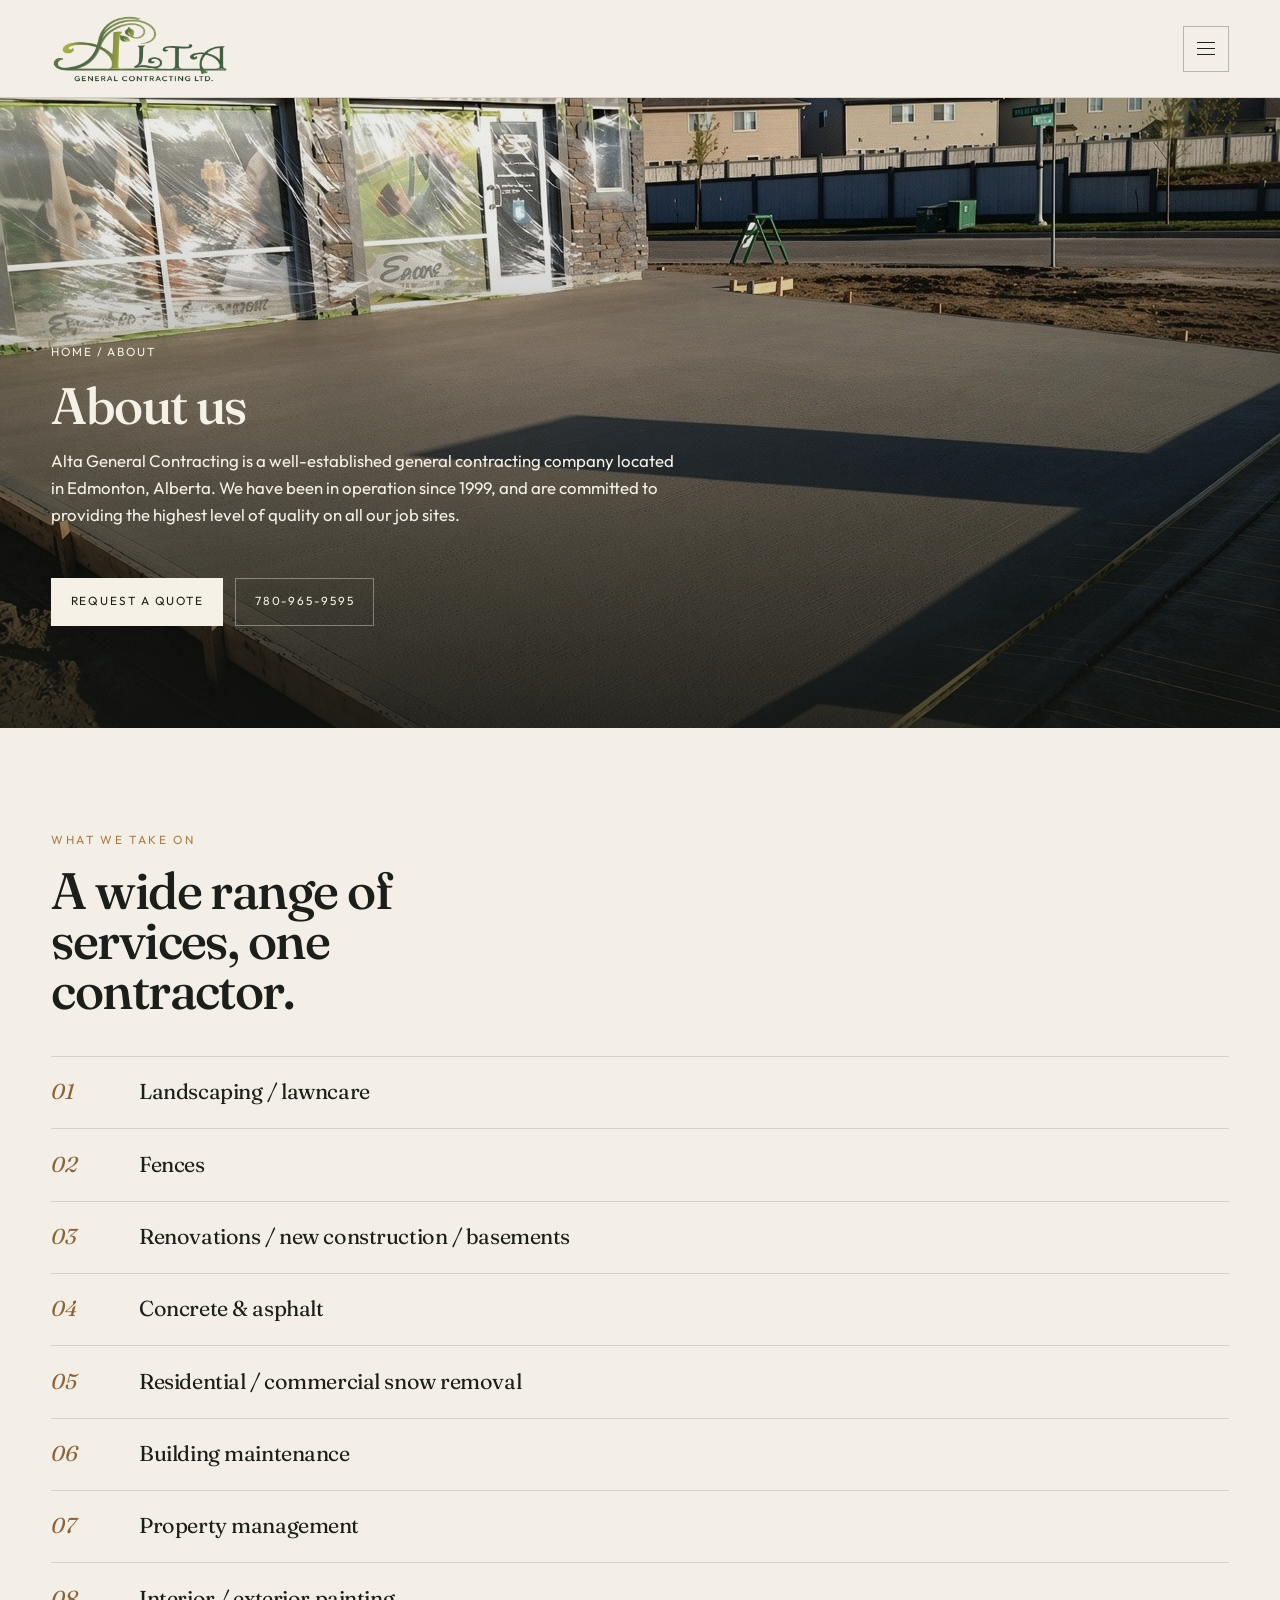
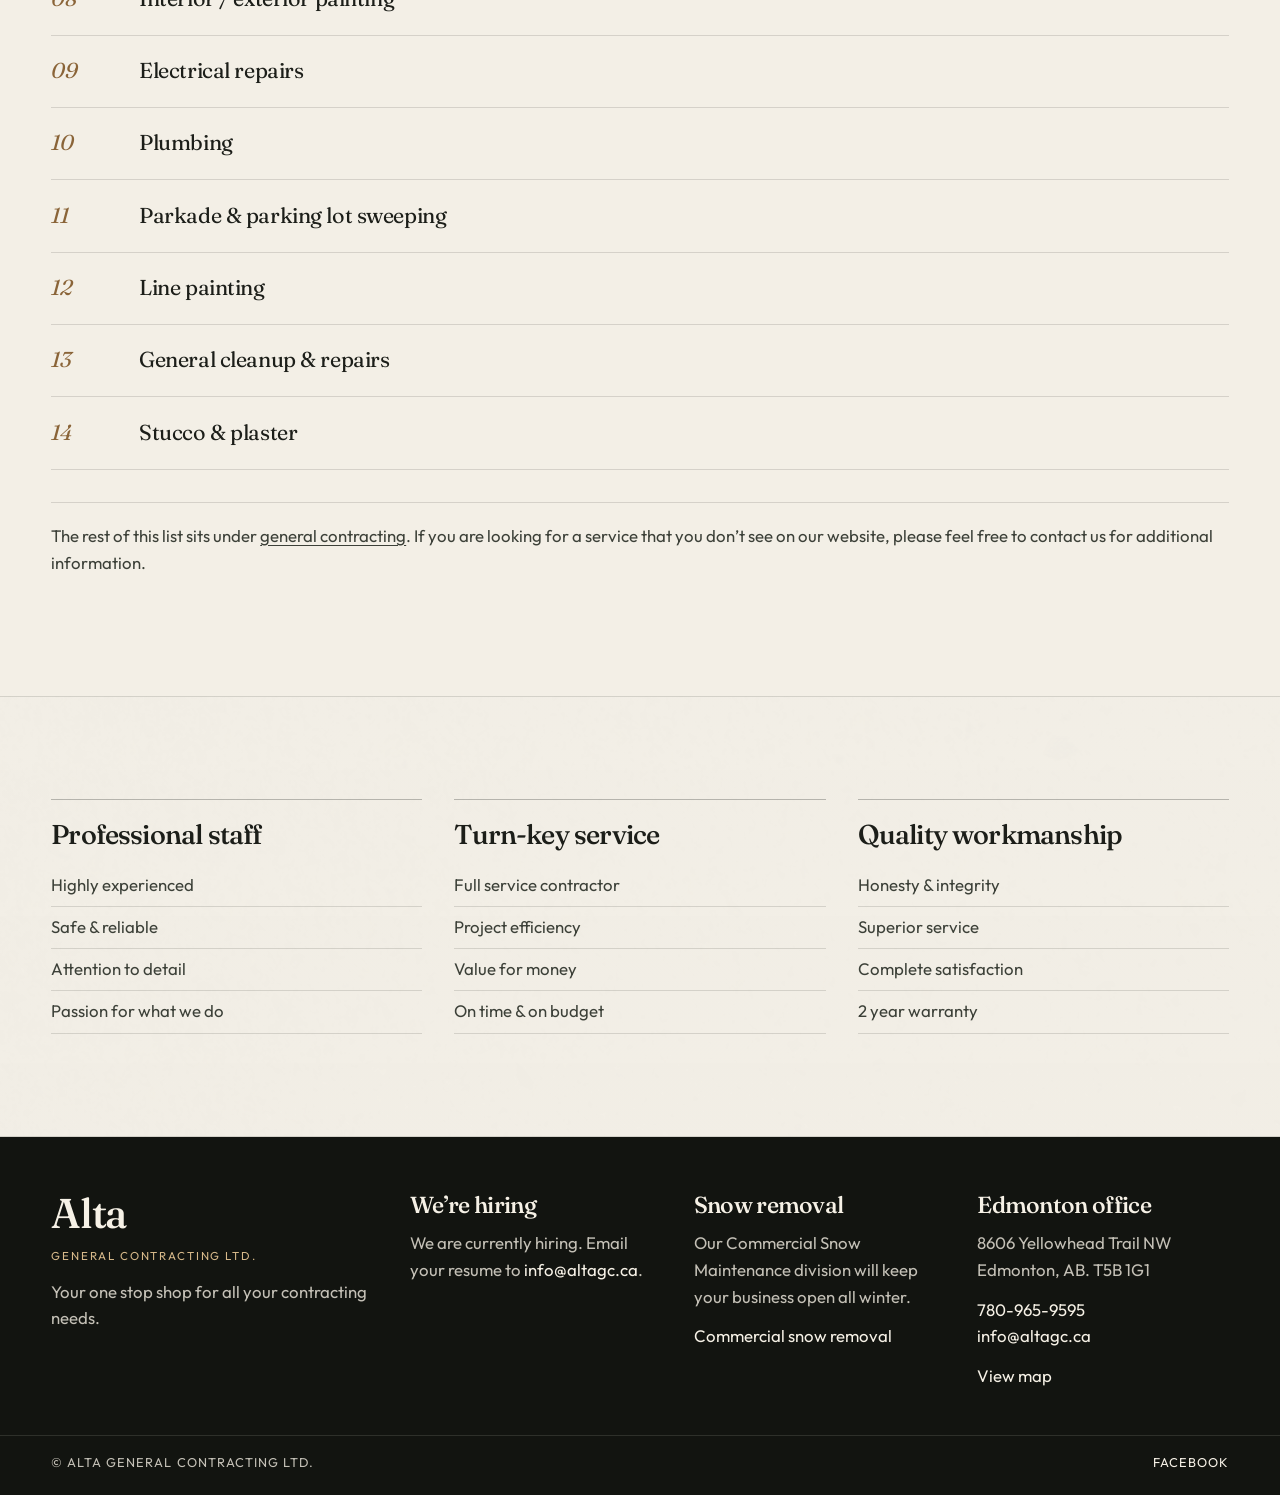
==== about.html @ 1a61b194 "Save the redesigned site as a version to return to. Co-authored-by: Cursor <cursoragent@cursor.com>" ====
<!DOCTYPE html>
<html lang="en-CA">
<head>
  <meta charset="utf-8">
  <meta name="viewport" content="width=device-width, initial-scale=1">
  <title>About Us | Alta General Contracting Ltd.</title>
  <meta name="description" content="Alta General Contracting has operated in Edmonton since 1999, with landscaping, snow removal, renovations, concrete, maintenance, and the trades under one contractor.">
  <link rel="icon" href="images/logo.png">
  <link rel="preconnect" href="https://fonts.googleapis.com">
  <link rel="preconnect" href="https://fonts.gstatic.com" crossorigin>
  <link href="https://fonts.googleapis.com/css2?family=Fraunces:ital,opsz,wght@0,9..144,460;0,9..144,520;1,9..144,460&family=Outfit:wght@300;400;500&display=swap" rel="stylesheet">
  <link rel="stylesheet" href="css/styles.css">
  <link rel="canonical" href="https://www.altagc.ca/about.html">
  <meta property="og:title" content="About Us | Alta General Contracting Ltd.">
  <meta property="og:description" content="Alta General Contracting has operated in Edmonton since 1999, with landscaping, snow removal, renovations, concrete, maintenance, and the trades under one contractor.">
  <meta property="og:url" content="https://www.altagc.ca/about.html">
  <meta property="og:type" content="website">
  <meta property="og:locale" content="en_CA">
  <meta property="og:image" content="https://www.altagc.ca/images/snow.jpg">
  <meta property="og:site_name" content="Alta General Contracting Ltd.">
  <script type="application/ld+json">
{
  "@context": "https://schema.org",
  "@graph": [
    {
      "@type": "GeneralContractor",
      "@id": "https://www.altagc.ca/#business",
      "name": "Alta General Contracting Ltd.",
      "url": "https://www.altagc.ca/",
      "image": "https://www.altagc.ca/images/logo.png",
      "logo": "https://www.altagc.ca/images/logo.png",
      "telephone": "+1-780-965-9595",
      "email": "info@altagc.ca",
      "foundingDate": "1999",
      "slogan": "Your one stop shop for all your contracting needs.",
      "description": "Edmonton general contractor established in 1999, for landscaping, concrete, commercial snow removal, and general contracting.",
      "address": {
        "@type": "PostalAddress",
        "streetAddress": "8606 Yellowhead Trail NW",
        "addressLocality": "Edmonton",
        "addressRegion": "AB",
        "postalCode": "T5B 1G1",
        "addressCountry": "CA"
      },
      "geo": {
        "@type": "GeoCoordinates",
        "latitude": 53.58176,
        "longitude": -113.47315
      },
      "areaServed": {
        "@type": "City",
        "name": "Edmonton"
      },
      "sameAs": [
        "https://www.facebook.com/Alta-General-Contracting-1732578796958495/"
      ],
      "hasOfferCatalog": {
        "@type": "OfferCatalog",
        "name": "Contracting services",
        "itemListElement": [
          {
            "@type": "Offer",
            "itemOffered": {
              "@type": "Service",
              "name": "Landscaping",
              "url": "https://www.altagc.ca/landscaping.html"
            }
          },
          {
            "@type": "Offer",
            "itemOffered": {
              "@type": "Service",
              "name": "Commercial snow removal",
              "url": "https://www.altagc.ca/snow.html"
            }
          },
          {
            "@type": "Offer",
            "itemOffered": {
              "@type": "Service",
              "name": "General contracting",
              "url": "https://www.altagc.ca/contracting.html"
            }
          }
        ]
      }
    },
    {
      "@type": "BreadcrumbList",
      "@id": "https://www.altagc.ca/about.html#breadcrumb",
      "itemListElement": [
        {
          "@type": "ListItem",
          "position": 1,
          "name": "Home",
          "item": "https://www.altagc.ca/"
        },
        {
          "@type": "ListItem",
          "position": 2,
          "name": "About",
          "item": "https://www.altagc.ca/about.html"
        }
      ]
    }
  ]
}
  </script>
</head>
<body>
  <a class="skip" href="#main">Skip to content</a>
  <header class="site-header">
    <div class="header-inner">
      <a class="brand" href="index.html"><img src="images/logo.png" alt="Alta General Contracting Ltd." width="1140" height="448"></a>
      <button class="nav-toggle" type="button" aria-expanded="false" aria-controls="site-nav">
        <span class="nav-toggle-lines" aria-hidden="true"></span>
        <span class="sr">Menu</span>
      </button>
      <nav id="site-nav" class="site-nav" aria-label="Primary">
        <a href="about.html" aria-current="page">About</a>
        <a href="landscaping.html">Landscaping</a>
        <a href="snow.html">Snow Removal</a>
        <a href="contracting.html">Contracting</a>
        <a href="gallery.html">Gallery</a>
        <a href="contact.html">Contact</a>
        <a class="nav-phone" href="tel:7809659595">780-965-9595</a>
        <a class="nav-quote" href="quote.html">Request a Quote</a>
      </nav>
    </div>
  </header>
  <main id="main">
    <section class="banner">
      <div class="banner-copy">
        <p class="crumbs"><a href="index.html">Home</a> / About</p>
        <h1>About us</h1>
        <p>Alta General Contracting is a well-established general contracting company located in Edmonton, Alberta. We have been in operation since 1999, and are committed to providing the highest level of quality on all our job sites.</p>
        <div class="banner-actions">
          <a class="btn dark" href="quote.html">Request a quote</a>
          <a class="btn ghost-dark" href="tel:7809659595">780-965-9595</a>
        </div>
      </div>
      <figure class="banner-photo">
        <img src="images/concrete-pad.jpg" alt="Freshly finished concrete pad beside a house under construction">
      </figure>
    </section>
    <section class="section">
      <p class="eyebrow">What we take on</p>
      <h2 class="display">A wide range of services, one contractor.</h2>
      <ol class="service-index">
        <li><span>01</span> <a href="landscaping.html">Landscaping / lawncare</a></li>
        <li><span>02</span> Fences</li>
        <li><span>03</span> Renovations / new construction / basements</li>
        <li><span>04</span> Concrete &amp; asphalt</li>
        <li><span>05</span> <a href="snow.html">Residential / commercial snow removal</a></li>
        <li><span>06</span> Building maintenance</li>
        <li><span>07</span> Property management</li>
        <li><span>08</span> Interior / exterior painting</li>
        <li><span>09</span> Electrical repairs</li>
        <li><span>10</span> Plumbing</li>
        <li><span>11</span> Parkade &amp; parking lot sweeping</li>
        <li><span>12</span> Line painting</li>
        <li><span>13</span> General cleanup &amp; repairs</li>
        <li><span>14</span> Stucco &amp; plaster</li>
      </ol>
      <p class="note">The rest of this list sits under <a href="contracting.html">general contracting</a>. If you are looking for a service that you don’t see on our website, please feel free to contact us for additional information.</p>
    </section>
    <section class="standard">
      <div class="section">
        <div class="pillars">
          <article class="pillar">
            <h3>Professional staff</h3>
            <ul>
              <li>Highly experienced</li>
              <li>Safe &amp; reliable</li>
              <li>Attention to detail</li>
              <li>Passion for what we do</li>
            </ul>
          </article>
          <article class="pillar">
            <h3>Turn-key service</h3>
            <ul>
              <li>Full service contractor</li>
              <li>Project efficiency</li>
              <li>Value for money</li>
              <li>On time &amp; on budget</li>
            </ul>
          </article>
          <article class="pillar">
            <h3>Quality workmanship</h3>
            <ul>
              <li>Honesty &amp; integrity</li>
              <li>Superior service</li>
              <li>Complete satisfaction</li>
              <li>2 year warranty</li>
            </ul>
          </article>
        </div>
      </div>
    </section>
  </main>
  <footer class="site-footer">
    <div class="footer-inner">
      <div class="footer-brand">
        <p class="footer-name">Alta</p>
        <p>General Contracting Ltd.</p>
        <p>Your one stop shop for all your contracting needs.</p>
      </div>
      <div>
        <h2>We’re hiring</h2>
        <p>We are currently hiring. Email your resume to <a href="mailto:info@altagc.ca">info@altagc.ca</a>.</p>
      </div>
      <div>
        <h2>Snow removal</h2>
        <p>Our Commercial Snow Maintenance division will keep your business open all winter.</p>
        <p><a href="snow.html">Commercial snow removal</a></p>
      </div>
      <div>
        <h2>Edmonton office</h2>
        <p>8606 Yellowhead Trail NW<br>Edmonton, AB. T5B 1G1</p>
        <p><a href="tel:7809659595">780-965-9595</a><br><a href="mailto:info@altagc.ca">info@altagc.ca</a></p>
        <p><a href="https://www.google.com/maps/place/8606+Yellowhead+Trail,+Edmonton,+AB+T5B+1G1/@53.58176,-113.47315,17z" rel="noopener">View map</a></p>
      </div>
    </div>
    <div class="subfooter">
      <span>© Alta General Contracting Ltd.</span>
      <a href="https://www.facebook.com/Alta-General-Contracting-1732578796958495/" rel="noopener">Facebook</a>
    </div>
  </footer>
  <script src="js/site.js"></script>
</body>
</html>
---- css/styles.css ----
:root {
  --ink: #1c1e19;
  --ink-soft: #3c4038;
  --muted: #6f6b62;
  --paper: #f3efe6;
  --paper-2: #e7e1d4;
  --white: #fbf9f4;
  --brass: #8a6438;
  --brass-bright: #a67c49;
  --line: rgba(28, 30, 25, 0.14);
  --line-strong: rgba(28, 30, 25, 0.28);
  --dark: #121410;
  --dark-2: #1c201b;
  --cream: #f6f1e6;
  --serif: "Fraunces", "Iowan Old Style", "Palatino Linotype", Palatino, serif;
  --sans: "Outfit", "Avenir Next", "Segoe UI", sans-serif;
  --pad: clamp(1.25rem, 4vw, 4.25rem);
  --max: 1180px;
  --header: 104px;
}

*,
*::before,
*::after {
  box-sizing: border-box;
}

[hidden] {
  display: none !important;
}

html {
  scroll-behavior: smooth;
}

body {
  margin: 0;
  background: var(--paper);
  color: var(--ink);
  font-family: var(--sans);
  font-weight: 400;
  font-size: 1.05rem;
  line-height: 1.6;
  text-rendering: optimizeLegibility;
}

img {
  max-width: 100%;
  display: block;
}

a {
  color: inherit;
  text-decoration-thickness: 1px;
  text-underline-offset: 0.18em;
}

a:hover {
  color: var(--brass);
}

button,
input,
select,
textarea {
  font: inherit;
  color: inherit;
}

::selection {
  background: #e6d3b4;
  color: var(--ink);
}

.skip {
  position: absolute;
  left: 1rem;
  top: -4rem;
  background: var(--ink);
  color: var(--cream);
  padding: 0.6rem 0.9rem;
  z-index: 20;
}

.skip:focus {
  top: 1rem;
}

.sr {
  position: absolute;
  width: 1px;
  height: 1px;
  padding: 0;
  margin: -1px;
  overflow: hidden;
  clip: rect(0, 0, 0, 0);
  border: 0;
}

.site-header {
  position: sticky;
  top: 0;
  z-index: 30;
  background: var(--paper);
  border-bottom: 1px solid var(--line);
}

.header-inner {
  max-width: 1440px;
  margin: 0 auto;
  padding: 0.85rem var(--pad);
  display: flex;
  align-items: center;
  gap: 1.5rem;
}

.brand {
  display: flex;
  align-items: center;
  flex: 0 0 auto;
  text-decoration: none;
}

.brand img {
  height: 70px;
  width: auto;
}

.site-nav {
  margin-left: auto;
  display: flex;
  align-items: center;
  gap: 0.9rem;
}

.site-nav a {
  text-decoration: none;
  font-size: 0.72rem;
  letter-spacing: 0.12em;
  text-transform: uppercase;
  color: var(--ink-soft);
  white-space: nowrap;
  background-image: linear-gradient(currentColor, currentColor);
  background-repeat: no-repeat;
  background-position: left bottom;
  background-size: 0 1px;
}

.site-nav a:hover,
.site-nav a[aria-current="page"] {
  color: var(--ink);
}

.site-nav a[aria-current="page"]:not(.nav-quote) {
  background-size: 100% 1px;
}

.nav-phone {
  letter-spacing: 0.08em !important;
  color: var(--ink) !important;
}

.nav-quote {
  background: var(--ink);
  color: var(--cream) !important;
  padding: 0.75rem 0.95rem;
  letter-spacing: 0.16em !important;
}

.nav-quote:hover {
  background: var(--brass);
  color: var(--cream) !important;
}

.nav-toggle {
  display: none;
  position: relative;
  z-index: 40;
  margin-left: auto;
  width: 46px;
  height: 46px;
  border: 1px solid var(--line-strong);
  background: var(--paper);
  align-items: center;
  justify-content: center;
  cursor: pointer;
}

.nav-toggle-lines,
.nav-toggle-lines::before,
.nav-toggle-lines::after {
  display: block;
  width: 18px;
  height: 1px;
  background: var(--ink);
  position: relative;
}

.nav-toggle-lines::before,
.nav-toggle-lines::after {
  content: "";
  position: absolute;
  left: 0;
}

.nav-toggle-lines::before {
  top: -6px;
}

.nav-toggle-lines::after {
  top: 6px;
}

.nav-toggle.is-open .nav-toggle-lines {
  background: transparent;
}

.nav-toggle.is-open .nav-toggle-lines::before {
  top: 0;
  transform: rotate(45deg);
}

.nav-toggle.is-open .nav-toggle-lines::after {
  top: 0;
  transform: rotate(-45deg);
}

.hero {
  position: relative;
  display: block;
  min-height: 78vh;
  background: var(--dark);
  color: var(--cream);
  overflow: hidden;
}

.hero-copy {
  position: relative;
  z-index: 1;
  display: flex;
  flex-direction: column;
  align-items: flex-start;
  justify-content: flex-end;
  width: min(1440px, 100%);
  min-height: 78vh;
  margin-right: auto;
  margin-left: auto;
  padding: clamp(3.5rem, 8vw, 6.5rem) var(--pad);
}

.eyebrow,
.kicker {
  margin: 0 0 1rem;
  font-size: 0.74rem;
  letter-spacing: 0.22em;
  text-transform: uppercase;
  color: var(--brass-bright);
}

.hero h1,
.banner h1,
.section-head h2,
.quote-intro h1,
.page-title,
.display {
  font-family: var(--serif);
  font-weight: 520;
  letter-spacing: -0.03em;
  line-height: 0.98;
  margin: 0;
}

.display {
  font-size: clamp(2.2rem, 4vw, 3.4rem);
  max-width: 16ch;
}

.hero h1 {
  max-width: 14em;
  color: var(--cream);
  font-size: clamp(2.5rem, 4.6vw, 4.15rem);
  line-height: 1.05;
}

.hero .lede {
  max-width: 36em;
  margin: 1rem 0 0;
  font-size: 1.15rem;
  font-weight: 300;
  color: rgba(246, 241, 230, 0.9);
}

.pull em {
  font-style: italic;
  font-weight: 460;
  color: #e7d3b0;
}

.hero-actions,
.banner-actions {
  display: flex;
  flex-wrap: wrap;
  gap: 0.75rem;
  margin-top: 2rem;
}

.btn {
  display: inline-flex;
  align-items: center;
  justify-content: center;
  min-height: 48px;
  padding: 0.85rem 1.15rem;
  background: var(--cream);
  color: var(--ink);
  text-decoration: none;
  border: 1px solid var(--cream);
  font-size: 0.74rem;
  letter-spacing: 0.16em;
  text-transform: uppercase;
  cursor: pointer;
}

.btn:hover {
  background: var(--brass-bright);
  border-color: var(--brass-bright);
  color: var(--dark);
}

.btn.dark {
  background: var(--ink);
  border-color: var(--ink);
  color: var(--cream);
}

.btn.dark:hover {
  background: var(--brass);
  border-color: var(--brass);
  color: var(--cream);
}

.btn.ghost {
  background: transparent;
  color: var(--cream);
  border-color: rgba(246, 241, 230, 0.35);
}

.btn.ghost:hover {
  border-color: var(--cream);
  color: var(--cream);
}

.btn.ghost-dark {
  background: transparent;
  color: var(--ink);
  border-color: var(--line-strong);
}

.btn.ghost-dark:hover {
  border-color: var(--ink);
  color: var(--ink);
}

.hero-photo {
  position: absolute;
  inset: 0;
  margin: 0;
  overflow: hidden;
  background: var(--dark-2);
}

.hero-photo::after,
.banner:not(.plain) .banner-photo::after {
  content: "";
  position: absolute;
  inset: 0;
  background: linear-gradient(180deg, rgba(18, 20, 16, 0.08) 20%, rgba(18, 20, 16, 0.78) 100%);
}


.hero-photo img,
.banner-photo img,
.frame img,
.gallery-grid img {
  width: 100%;
  height: 100%;
  object-fit: cover;
}

.hero-photo img {
  position: absolute;
  inset: 0;
  object-position: 30% center;
}

.photo-caption {
  position: absolute;
  left: 1rem;
  bottom: 1rem;
  margin: 0;
  padding: 0.45rem 0.65rem;
  background: rgba(18, 20, 16, 0.72);
  color: var(--cream);
  font-size: 0.72rem;
  letter-spacing: 0.14em;
  text-transform: uppercase;
}

.band,
.section,
.banner-copy,
.quote-intro,
.contact-copy {
  padding: clamp(3.5rem, 8vw, 6.5rem) var(--pad);
}

.section {
  max-width: 1440px;
  margin: 0 auto;
}

.intro-grid,
.quote-layout,
.contact-layout,
.split {
  display: grid;
  grid-template-columns: 1fr 1fr;
  gap: clamp(2rem, 5vw, 5rem);
  align-items: center;
}

.banner {
  align-items: stretch;
}

.intro-grid {
  max-width: 1440px;
  margin: 0 auto;
  padding: clamp(3.5rem, 8vw, 6.5rem) var(--pad);
}

.split p,
.prose p,
.banner-copy p,
.quote-intro p,
.contact-copy p {
  color: var(--ink-soft);
  max-width: 58ch;
}

h2,
h3 {
  font-family: var(--serif);
  font-weight: 520;
  letter-spacing: -0.03em;
  line-height: 1.05;
}

.intro-grid h2,
.section-head h2,
.quote-intro h1,
.contact-copy h1,
.banner h1 {
  font-size: clamp(2.4rem, 4vw, 4.1rem);
}

.frame {
  position: relative;
  min-height: 460px;
  background: var(--dark-2);
  overflow: hidden;
}

.frame img {
  position: absolute;
  inset: 0;
}

.work {
  border-top: 1px solid var(--line);
}

.work-row {
  display: grid;
  grid-template-columns: 5rem 1fr auto;
  gap: 1.5rem;
  align-items: end;
  padding: 1.8rem var(--pad);
  border-bottom: 1px solid var(--line);
  text-decoration: none;
  max-width: 1440px;
  margin: 0 auto;
}

.work-row:hover {
  background: rgba(255, 252, 247, 0.55);
}

.work-index,
.service-index span {
  font-family: var(--serif);
  font-style: italic;
  color: var(--brass);
  font-size: 1.35rem;
}

.work-row h3 {
  margin: 0 0 0.35rem;
  font-size: clamp(2rem, 3vw, 3rem);
}

.work-row p {
  margin: 0;
  color: var(--muted);
}

.work-go {
  font-size: 0.74rem;
  letter-spacing: 0.16em;
  text-transform: uppercase;
}

.standard {
  background:
    linear-gradient(rgba(243, 239, 230, 0.93), rgba(243, 239, 230, 0.94)),
    url("../images/aggregate.jpg") center / cover;
  border-top: 1px solid var(--line);
  border-bottom: 1px solid var(--line);
}

.pull {
  max-width: 18em;
  margin: 0;
  font-family: var(--serif);
  font-size: clamp(2rem, 3.4vw, 3.15rem);
  font-weight: 460;
  line-height: 1.15;
  letter-spacing: -0.03em;
}

.pillars {
  display: grid;
  grid-template-columns: repeat(3, 1fr);
  gap: 2rem;
}

.pillar {
  padding-top: 1.25rem;
  border-top: 1px solid var(--line-strong);
}

.pillar h3 {
  margin: 0 0 1rem;
  font-size: 1.7rem;
}

.pillar ul {
  margin: 0;
  padding: 0;
  list-style: none;
}

.pillar li {
  padding: 0.45rem 0;
  border-bottom: 1px solid var(--line);
  color: var(--ink-soft);
}

.reviews {
  background: var(--dark);
  color: var(--cream);
}

.reviews .section {
  padding-top: clamp(3.5rem, 8vw, 6.5rem);
  padding-bottom: clamp(3.5rem, 8vw, 6.5rem);
}

.reviews .eyebrow {
  color: #d7b98a;
}

.quote-list {
  display: grid;
  gap: 0;
  margin-top: 2.5rem;
}

.quote {
  padding: 2rem 0;
  border-top: 1px solid rgba(246, 241, 230, 0.14);
}

.quote blockquote {
  margin: 0;
  max-width: 46rem;
  font-family: var(--serif);
  font-weight: 460;
  font-size: clamp(1.45rem, 2.2vw, 1.85rem);
  line-height: 1.35;
  letter-spacing: -0.02em;
}

.quote footer {
  display: flex;
  gap: 1rem;
  margin-top: 1.1rem;
  font-size: 0.78rem;
  letter-spacing: 0.14em;
  text-transform: uppercase;
  color: rgba(246, 241, 230, 0.68);
}

.quote cite {
  font-style: normal;
  color: var(--cream);
}

.banner {
  position: relative;
  display: block;
  min-height: 70vh;
  background: var(--dark);
  color: var(--cream);
  overflow: hidden;
}

.banner .banner-copy {
  position: relative;
  z-index: 1;
  min-height: 70vh;
  justify-content: flex-end;
}

.banner .banner-copy p,
.banner h1,
.banner .crumbs,
.banner .crumbs a,
.banner .sectors {
  color: var(--cream);
}

.banner .btn.dark {
  background: var(--cream);
  border-color: var(--cream);
  color: var(--ink);
}

.banner .btn.ghost-dark {
  color: var(--cream);
  border-color: rgba(246, 241, 230, 0.4);
}

.banner.plain {
  display: block;
  min-height: 0;
  background: var(--paper);
  color: var(--ink);
  overflow: visible;
}

.banner.plain .banner-copy {
  min-height: 0;
  max-width: 1440px;
  background: none;
}

.banner.plain .banner-copy p,
.banner.plain h1,
.banner.plain .crumbs,
.banner.plain .sectors {
  color: inherit;
}

.banner.plain .crumbs a {
  color: var(--brass);
}

.banner.plain .btn.dark {
  background: var(--ink);
  border-color: var(--ink);
  color: var(--cream);
}

.banner.plain .btn.ghost-dark {
  color: var(--ink);
  border-color: var(--line-strong);
}

.banner-copy {
  display: flex;
  flex-direction: column;
  justify-content: flex-end;
  width: min(1440px, 100%);
  margin-right: auto;
  margin-left: auto;
}

.banner-copy .eyebrow a {
  color: var(--brass);
  text-decoration: none;
}

.banner-photo {
  position: absolute;
  inset: 0;
  margin: 0;
  min-height: 0;
  background: var(--dark-2);
  overflow: hidden;
}

.banner-photo img {
  position: absolute;
  inset: 0;
}

.crumbs {
  margin: 0 0 1.2rem;
  font-size: 0.74rem;
  letter-spacing: 0.16em;
  text-transform: uppercase;
  color: var(--muted);
}

.crumbs a {
  color: var(--brass);
  text-decoration: none;
}

.service-index {
  list-style: none;
  margin: 2.5rem 0 0;
  padding: 0;
  border-top: 1px solid var(--line);
}

.service-index a {
  color: inherit;
  text-decoration: none;
}

.service-index a:hover {
  color: var(--brass);
}

.faq-list {
  display: grid;
  gap: 1.4rem;
  max-width: 68ch;
  margin: 2rem 0 0;
}

.faq-list div {
  padding-top: 1.15rem;
  border-top: 1px solid var(--line);
}

.faq-list dt {
  font-family: var(--serif);
  font-size: clamp(1.35rem, 2vw, 1.8rem);
  letter-spacing: -0.02em;
}

.faq-list dd {
  margin: 0.45rem 0 0;
  color: var(--ink-soft);
}

.faq-list a {
  color: var(--brass);
}

.service-index li {
  display: grid;
  grid-template-columns: 4.5rem 1fr;
  gap: 1rem;
  align-items: baseline;
  padding: 1.15rem 0;
  border-bottom: 1px solid var(--line);
  font-size: 1.35rem;
  font-family: var(--serif);
  letter-spacing: -0.02em;
}

.sectors {
  display: flex;
  flex-wrap: wrap;
  gap: 0.8rem 1.4rem;
  margin: 2rem 0 0;
  padding: 0;
  list-style: none;
  font-size: 0.74rem;
  letter-spacing: 0.2em;
  text-transform: uppercase;
}

.sectors li {
  position: relative;
}

.sectors li + li::before {
  content: "";
  display: inline-block;
  width: 4px;
  height: 4px;
  margin-right: 1.4rem;
  border-radius: 50%;
  background: var(--brass);
  transform: translateY(-2px);
}

.note {
  margin-top: 2rem;
  padding-top: 1.25rem;
  border-top: 1px solid var(--line);
  color: var(--ink-soft);
}

.gallery-grid {
  display: grid;
  grid-template-columns: repeat(auto-fill, minmax(280px, 1fr));
  align-items: start;
  gap: 1rem;
  padding: 1rem var(--pad) 4rem;
  max-width: 1440px;
  margin: 0 auto;
}

.gallery-grid figure {
  margin: 0;
  position: relative;
  aspect-ratio: 4 / 3;
  background: var(--dark);
  cursor: zoom-in;
  overflow: hidden;
}

.gallery-grid img {
  position: absolute;
  inset: 0;
  width: 100%;
  height: 100%;
  object-fit: cover;
}

.gallery-grid figcaption {
  position: absolute;
  left: 0;
  right: 0;
  bottom: 0;
  margin: 0;
  padding: 1.3rem 1.1rem 1rem;
  background: linear-gradient(transparent, rgba(18, 20, 16, 0.82));
  color: var(--cream);
}

.gallery-grid strong {
  display: block;
  font-family: var(--serif);
  font-size: 1.45rem;
  font-weight: 520;
  letter-spacing: -0.02em;
}

.gallery-grid span {
  display: block;
  margin-top: 0.2rem;
  font-size: 0.75rem;
  letter-spacing: 0.14em;
  text-transform: uppercase;
  color: rgba(246, 241, 230, 0.75);
}

.lightbox {
  position: fixed;
  inset: 0;
  z-index: 50;
  background: rgba(12, 13, 11, 0.92);
  display: none;
  align-items: center;
  justify-content: center;
  padding: 4vh 4vw;
}

.lightbox.is-open {
  display: flex;
}

.lightbox img {
  max-width: min(1200px, 100%);
  max-height: 86vh;
  width: auto;
  height: auto;
  object-fit: contain;
}

.lightbox button {
  position: absolute;
  top: 1rem;
  right: 1rem;
  background: transparent;
  color: var(--cream);
  border: 1px solid rgba(246, 241, 230, 0.35);
  padding: 0.6rem 0.8rem;
  letter-spacing: 0.14em;
  text-transform: uppercase;
  font-size: 0.72rem;
  cursor: pointer;
}

.quote-layout,
.contact-layout {
  align-items: start;
  max-width: 1440px;
  margin: 0 auto;
  padding-bottom: clamp(3.5rem, 7vw, 6rem);
}

.contact-layout {
  align-items: stretch;
  padding: clamp(3.5rem, 8vw, 6.5rem) var(--pad) clamp(3.5rem, 7vw, 6rem);
}

.contact-layout .contact-copy {
  padding: 0;
}

form {
  display: grid;
  gap: 1.15rem;
  padding: clamp(1.5rem, 3vw, 2.4rem);
  background: var(--white);
  border: 1px solid var(--line);
}

.field {
  display: grid;
  gap: 0.4rem;
}

.field span,
.fieldset legend {
  font-size: 0.72rem;
  letter-spacing: 0.16em;
  text-transform: uppercase;
  color: var(--muted);
}

.field input,
.field select,
.field textarea {
  width: 100%;
  border: 0;
  border-bottom: 1px solid var(--line-strong);
  background: transparent;
  padding: 0.7rem 0;
  border-radius: 0;
  outline: none;
}

.field textarea {
  min-height: 140px;
  resize: vertical;
}

.field input:focus,
.field select:focus,
.field textarea:focus {
  border-bottom-color: var(--brass);
}

.choices {
  display: flex;
  flex-wrap: wrap;
  gap: 0.6rem 0.75rem;
  border: 0;
  margin: 0;
  padding: 0.2rem 0 0;
}

.choices legend {
  flex-basis: 100%;
  padding: 0;
  font-size: 0.72rem;
  font-weight: 400;
  letter-spacing: 0.16em;
  text-transform: uppercase;
  color: var(--muted);
}

.choices label {
  display: flex;
  gap: 0.45rem;
  align-items: center;
  padding: 0.55rem 0.7rem;
  border: 1px solid var(--line);
  cursor: pointer;
}

.choices input {
  accent-color: var(--brass);
}

.intent {
  display: grid;
  grid-template-columns: 1fr 1fr;
  gap: 0.65rem;
  margin: 0 0 0.4rem;
}

.intent-option {
  margin: 0;
  padding: 1rem 1rem 0.9rem;
  border: 1px solid var(--line-strong);
  background: transparent;
  text-align: left;
  cursor: pointer;
}

.intent-option span {
  display: block;
  font-family: var(--serif);
  font-size: 1.35rem;
  letter-spacing: -0.03em;
  line-height: 1.1;
}

.intent-option small {
  display: block;
  margin-top: 0.4rem;
  color: var(--muted);
  font-size: 0.92rem;
  line-height: 1.4;
}

.intent-option.is-selected {
  background: var(--ink);
  border-color: var(--ink);
  color: var(--cream);
}

.intent-option.is-selected small {
  color: rgba(246, 241, 230, 0.74);
}

.form-note {
  margin: 0;
  padding: 0.9rem 1rem;
  background: #efe6d4;
  color: var(--ink);
}

.map-frame {
  position: relative;
  height: 100%;
  min-height: 520px;
  background: var(--paper-2);
  border: 1px solid var(--line);
}

.map-frame iframe {
  position: absolute;
  inset: 0;
  width: 100%;
  height: 100%;
  border: 0;
  filter: grayscale(1) contrast(0.95);
}

.contact-list {
  list-style: none;
  margin: 2rem 0 0;
  padding: 0;
}

.contact-list li {
  padding: 1rem 0;
  border-top: 1px solid var(--line);
}

.contact-list a {
  text-decoration: none;
}

.contact-list strong {
  display: block;
  font-size: 0.72rem;
  letter-spacing: 0.16em;
  text-transform: uppercase;
  font-weight: 500;
  color: var(--muted);
  margin-bottom: 0.25rem;
}

.site-footer {
  background: var(--dark);
  color: rgba(246, 241, 230, 0.78);
}

.footer-inner {
  max-width: 1440px;
  margin: 0 auto;
  padding: 3.5rem var(--pad) 2rem;
  display: grid;
  grid-template-columns: 1.3fr 1fr 1fr 1fr;
  gap: 2rem;
}

.site-footer h2 {
  margin: 0 0 0.8rem;
  color: var(--cream);
  font-size: 1.45rem;
}

.site-footer p {
  margin: 0 0 0.8rem;
}

.site-footer a {
  color: var(--cream);
  text-decoration: none;
}

.site-footer a:hover {
  color: #e7d3b0;
}

.footer-name {
  margin: 0;
  font-family: var(--serif);
  font-size: 2.6rem;
  font-weight: 520;
  letter-spacing: -0.03em;
  color: var(--cream);
  line-height: 1;
}

.footer-brand p:nth-child(2) {
  margin-top: 0.35rem;
  letter-spacing: 0.16em;
  text-transform: uppercase;
  font-size: 0.72rem;
  color: #d7b98a;
}

.services {
  display: grid;
  grid-template-columns: repeat(3, 1fr);
  background: var(--dark);
  container-type: inline-size;
}

.services a {
  position: relative;
  display: flex;
  flex-direction: column;
  justify-content: flex-end;
  min-height: 32rem;
  padding: 2rem 1.6rem 1.7rem;
  overflow: hidden;
  background: var(--dark);
  color: var(--cream);
  text-decoration: none;
}

.services a:first-child {
  padding-left: max(var(--pad), calc((100cqi - 1440px) / 2 + var(--pad)));
}

.services a + a {
  box-shadow: inset 1px 0 0 rgba(246, 241, 230, 0.16);
}

.services img {
  position: absolute;
  inset: 0;
  width: 100%;
  height: 100%;
  object-fit: cover;
  filter: saturate(0.42) brightness(0.86);
}

.services a::after {
  content: "";
  position: absolute;
  inset: 0;
  background: linear-gradient(180deg, rgba(18, 20, 16, 0.05) 28%, rgba(18, 20, 16, 0.82) 100%);
}

.service-copy {
  position: relative;
  z-index: 1;
}

.services h2 {
  margin: 0 0 0.9rem;
  font-family: var(--serif);
  font-weight: 520;
  font-size: clamp(1.85rem, 2.5vw, 2.45rem);
  letter-spacing: -0.03em;
  line-height: 1.05;
  color: var(--cream);
}

.services ul {
  margin: 0;
  padding: 0;
  list-style: none;
}

.services li {
  padding: 0.42rem 0;
  border-top: 1px solid rgba(246, 241, 230, 0.22);
  color: rgba(246, 241, 230, 0.86);
}

.services a:hover h2,
.services a:focus-visible h2 {
  color: #e7d3b0;
}

.services a:focus-visible {
  outline: 2px solid var(--cream);
  outline-offset: -4px;
}

.quote-band {
  display: flex;
  flex-direction: column;
  align-items: center;
  gap: 1.6rem;
  padding: clamp(3rem, 6vw, 4.75rem) var(--pad);
  background: var(--dark);
  color: var(--cream);
  text-align: center;
}

.quote-band p {
  max-width: 40rem;
  margin: 0;
  font-family: var(--serif);
  font-size: clamp(1.45rem, 2.4vw, 2rem);
  font-weight: 460;
  line-height: 1.35;
  letter-spacing: -0.02em;
}

.proof {
  display: grid;
  grid-template-columns: minmax(0, 0.92fr) minmax(0, 1.08fr);
  align-items: center;
  gap: clamp(1.75rem, 4vw, 3.5rem);
  max-width: 1440px;
  margin: 0 auto;
  padding: clamp(3.5rem, 7vw, 5.5rem) var(--pad);
}

.proof-copy {
  max-width: 36rem;
}

.proof-copy .eyebrow {
  color: var(--brass);
}

.proof-copy h2 {
  margin: 0 0 1rem;
  font-size: clamp(2.2rem, 4vw, 3.3rem);
}

.proof-copy p {
  margin: 0 0 1.4rem;
  color: var(--ink-soft);
}

.proof-grid {
  display: grid;
  grid-template-columns: 1fr 1fr;
  gap: 0.65rem;
  margin: 0;
}

.proof-grid a {
  position: relative;
  display: block;
  aspect-ratio: 4 / 3;
  overflow: hidden;
  background: var(--dark);
  text-decoration: none;
}

.proof-grid img {
  width: 100%;
  height: 100%;
  object-fit: cover;
}

.proof-grid span {
  position: absolute;
  left: 0.55rem;
  bottom: 0.55rem;
  padding: 0.28rem 0.42rem;
  background: rgba(18, 20, 16, 0.72);
  color: var(--cream);
  font-size: 0.68rem;
  letter-spacing: 0.12em;
  text-transform: uppercase;
}

.gallery-grid.pair {
  grid-template-columns: 1fr 1fr;
}

.gallery-grid.pair figure,
.gallery-grid.pair figure:first-child {
  grid-row: auto;
  min-height: 72vh;
}

.subfooter {
  max-width: 1440px;
  margin: 0 auto;
  padding: 1rem var(--pad) 1.4rem;
  border-top: 1px solid rgba(246, 241, 230, 0.12);
  display: flex;
  justify-content: space-between;
  gap: 1rem;
  font-size: 0.8rem;
  letter-spacing: 0.08em;
  text-transform: uppercase;
}

@media (max-width: 1360px) {
  .nav-toggle {
    display: inline-flex;
  }

  .site-nav {
    position: fixed;
    inset: 0 0 0 auto;
    width: min(420px, 100%);
    margin: 0;
    padding: 6rem 2rem 2rem;
    flex-direction: column;
    align-items: flex-start;
    gap: 1.3rem;
    z-index: 35;
    background: var(--dark);
    clip-path: inset(0 0 0 100%);
    visibility: hidden;
    transition: clip-path 0.25s ease, visibility 0.25s ease;
  }

  .site-nav.is-open {
    clip-path: inset(0 0 0 0);
    visibility: visible;
  }

  .site-nav a,
  .site-nav a[aria-current="page"],
  .site-nav .nav-phone {
    color: var(--cream) !important;
    font-size: 1rem;
    letter-spacing: 0.12em;
  }

  .site-nav .nav-quote {
    margin-top: 0.5rem;
    background: var(--cream);
    color: var(--ink) !important;
  }
}

@media (max-width: 860px) {
  .hero,
  .intro-grid,
  .banner,
  .quote-layout,
  .contact-layout,
  .split,
  .pillars,
  .footer-inner,
  .gallery-grid {
    grid-template-columns: 1fr;
  }

  .services,
  .proof {
    grid-template-columns: 1fr;
  }

  .services a,
  .services a:first-child {
    min-height: 22rem;
    padding: 1.5rem var(--pad);
  }

  .services a + a {
    box-shadow: inset 0 1px 0 rgba(246, 241, 230, 0.16);
  }

  .proof-grid {
    grid-template-columns: 1fr 1fr;
  }

  .banner-photo {
    position: absolute;
    inset: 0;
    min-height: 0;
    order: 0;
  }

  .gallery-grid figure {
    grid-row: auto;
    min-height: 0;
  }

  .work-row {
    grid-template-columns: 3rem 1fr;
  }

  .work-go {
    display: none;
  }

  .subfooter {
    flex-direction: column;
  }

  .hero h1 {
    max-width: none;
  }
}

.book-summary {
  margin-top: 2rem;
  padding-top: 1.25rem;
  border-top: 1px solid var(--line);
  font-family: var(--serif);
  font-size: 1.45rem;
  line-height: 1.3;
  letter-spacing: -0.02em;
  color: var(--ink);
}

#book-status:empty {
  display: none;
}

.book-schedule {
  display: grid;
  gap: 1.1rem;
}

.cal-nav {
  display: flex;
  align-items: center;
  justify-content: space-between;
  gap: 0.75rem;
  margin-bottom: 0.85rem;
}

.cal-nav h2 {
  margin: 0;
  font-size: 1.35rem;
}

.cal-shift {
  width: 42px;
  height: 42px;
  border: 1px solid var(--line-strong);
  background: transparent;
  cursor: pointer;
}

.cal-shift:hover:not(:disabled) {
  border-color: var(--ink);
}

.cal-shift:disabled {
  opacity: 0.35;
  cursor: default;
}

.cal-week,
.cal-grid {
  display: grid;
  grid-template-columns: repeat(7, 1fr);
  gap: 0.35rem;
}

.cal-week {
  margin-bottom: 0.35rem;
  font-size: 0.68rem;
  letter-spacing: 0.12em;
  text-transform: uppercase;
  color: var(--muted);
  text-align: center;
}

.cal-day,
.cal-blank {
  aspect-ratio: 1;
}

.cal-day {
  border: 1px solid transparent;
  background: transparent;
  font-family: var(--serif);
  font-size: 1.05rem;
  cursor: pointer;
}

.cal-day:hover:not(:disabled) {
  border-color: var(--line-strong);
}

.cal-day.is-selected {
  background: var(--ink);
  color: var(--cream);
}

.cal-day.is-closed {
  color: rgba(28, 30, 25, 0.28);
  cursor: default;
}

.cal-day:focus-visible,
.time-slot:focus-visible,
.cal-shift:focus-visible {
  outline: 2px solid var(--brass);
  outline-offset: 2px;
}

.time-grid {
  display: flex;
  flex-wrap: wrap;
  gap: 0.5rem;
}

.time-slot {
  border: 1px solid var(--line-strong);
  background: transparent;
  padding: 0.7rem 0.8rem;
  cursor: pointer;
  letter-spacing: 0.04em;
}

.time-slot.is-selected {
  background: var(--ink);
  border-color: var(--ink);
  color: var(--cream);
}

.book-done {
  padding: clamp(1.5rem, 3vw, 2.4rem);
  background: var(--white);
  border: 1px solid var(--line);
}

.book-done h2 {
  margin: 0 0 1rem;
  font-size: clamp(2rem, 4vw, 3rem);
}

.book-id {
  font-family: var(--serif);
  font-size: 1.8rem;
  letter-spacing: 0.08em;
  margin: 0 0 0.8rem;
}

@media (max-width: 860px) {
  .book-schedule,
  .intent {
    grid-template-columns: 1fr;
  }
}

@keyframes rise {
  from {
    opacity: 0;
    transform: translateY(18px);
  }
  to {
    opacity: 1;
    transform: none;
  }
}

@keyframes settle {
  from {
    transform: scale(1.06);
  }
  to {
    transform: scale(1);
  }
}

@media (prefers-reduced-motion: no-preference) {
  .hero-copy > * {
    animation: rise 0.9s cubic-bezier(0.22, 0.7, 0.2, 1) both;
  }

  .hero-copy > *:nth-child(2) { animation-delay: 0.08s; }
  .hero-copy > *:nth-child(3) { animation-delay: 0.16s; }
  .hero-copy > *:nth-child(4) { animation-delay: 0.24s; }

  .banner-copy > * {
    animation: rise 0.85s cubic-bezier(0.22, 0.7, 0.2, 1) both;
  }

  .banner-copy > *:nth-child(2) { animation-delay: 0.08s; }
  .banner-copy > *:nth-child(3) { animation-delay: 0.16s; }
  .banner-copy > *:nth-child(4) { animation-delay: 0.24s; }

  .hero-photo img,
  .banner-photo img {
    animation: settle 1.5s cubic-bezier(0.22, 0.7, 0.2, 1) both;
  }

  .btn,
  .nav-quote,
  .cal-day,
  .time-slot,
  .cal-shift,
  .work-row,
  .work-row h3,
  .work-go {
    transition:
      background-color 0.3s ease,
      color 0.3s ease,
      border-color 0.3s ease,
      transform 0.45s cubic-bezier(0.22, 0.7, 0.2, 1);
  }

  .site-nav a:not(.nav-quote) {
    transition: color 0.3s ease, background-size 0.4s ease;
  }

  .site-nav a:not(.nav-quote):not(.nav-phone):hover,
  .site-nav a:not(.nav-quote):not(.nav-phone)[aria-current="page"] {
    background-size: 100% 1px;
  }

  .work-row:hover h3,
  .work-row:hover .work-go {
    transform: translateX(8px);
  }

  .frame img,
  .gallery-grid img {
    transition: transform 1.15s cubic-bezier(0.22, 0.7, 0.2, 1);
  }

  .frame:hover img,
  .gallery-grid figure:hover img,
  .proof-grid a:hover img {
    transform: scale(1.045);
  }

  .proof-grid img,
  .services img {
    transition: transform 1.15s cubic-bezier(0.22, 0.7, 0.2, 1);
  }

  .services a:hover img,
  .services a:focus-visible img {
    transform: scale(1.045);
  }

  .nav-toggle-lines,
  .nav-toggle-lines::before,
  .nav-toggle-lines::after {
    transition: transform 0.3s ease, top 0.3s ease, background-color 0.2s ease;
  }

  @supports (animation-timeline: view()) {
    .intro-grid > *,
    .work-row,
    .pillar,
    .quote {
      animation: rise linear both;
      animation-timeline: view();
      animation-range: entry 0% entry 40%;
    }
  }
}

@media (prefers-reduced-motion: reduce) {
  html {
    scroll-behavior: auto;
  }

  *,
  *::before,
  *::after {
    animation: none !important;
    transition: none !important;
  }
}
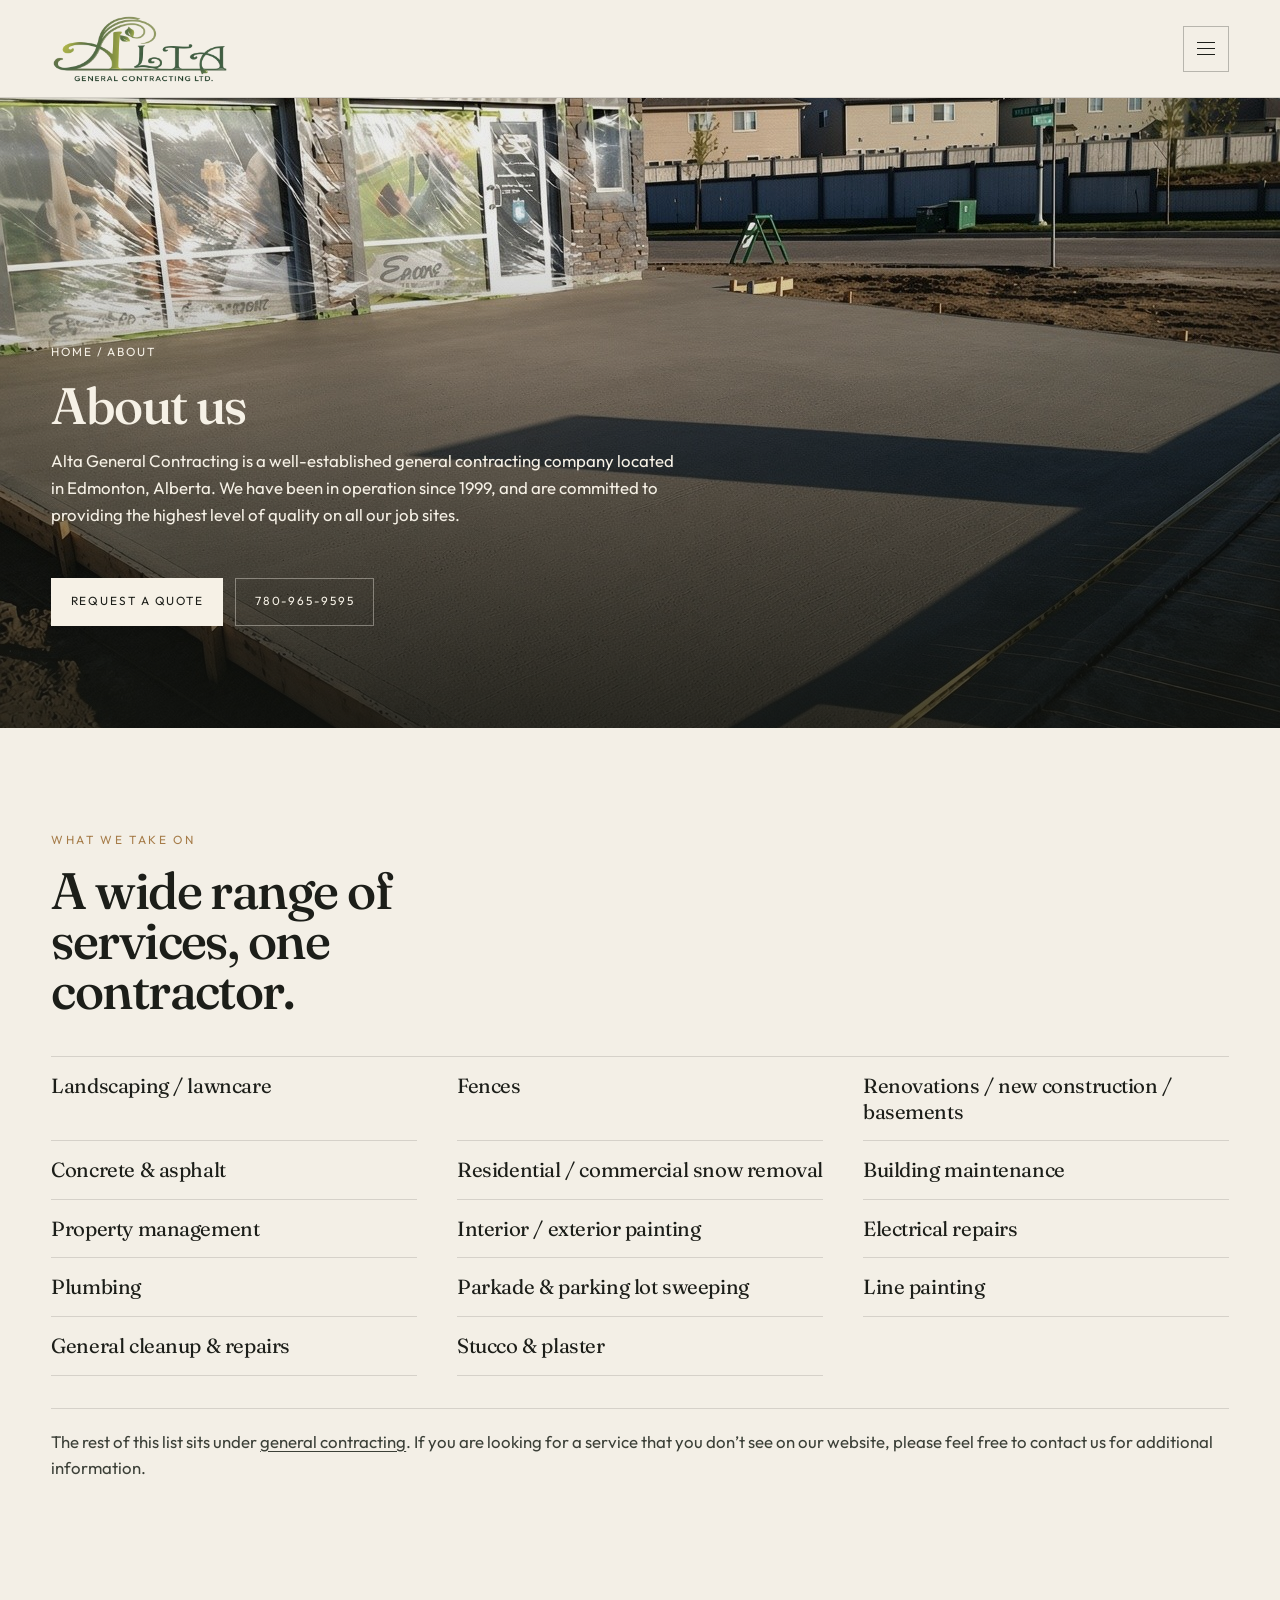
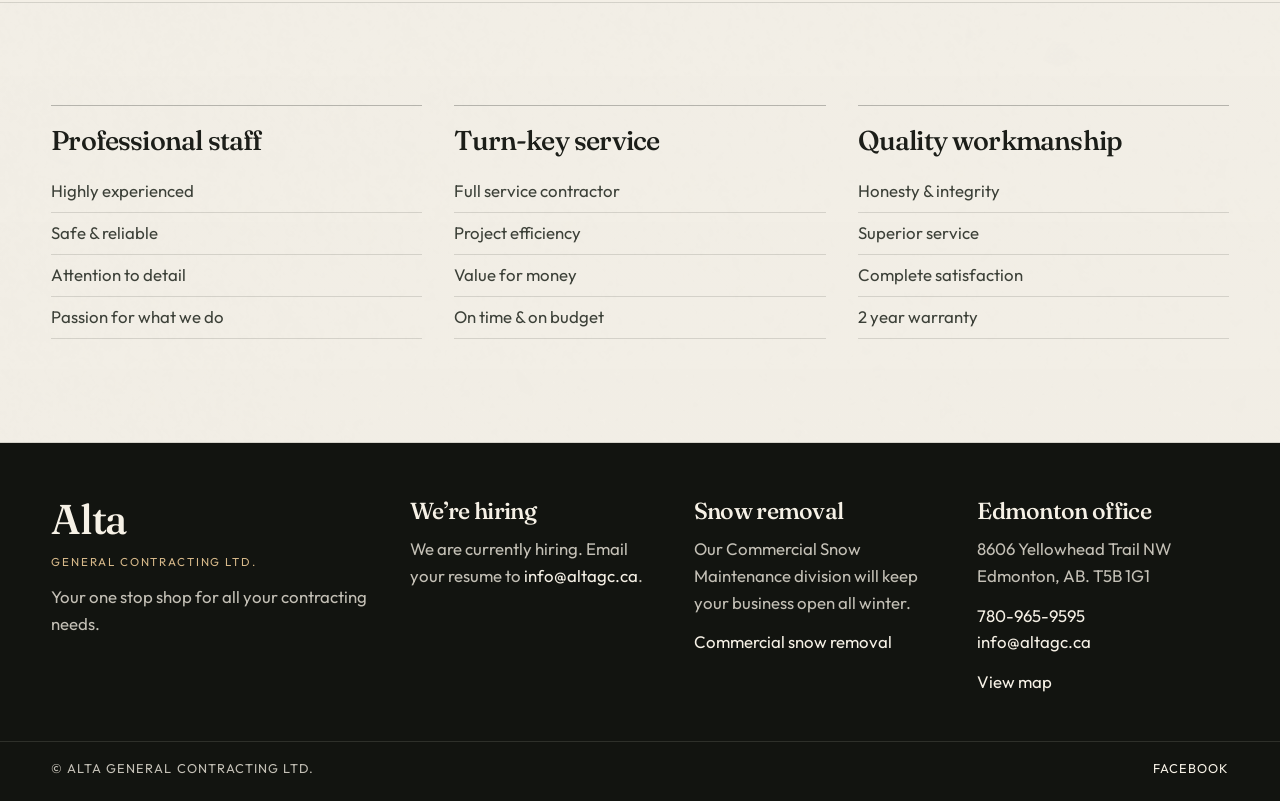
==== commit 32d38bce: "Keep the latest page layout and label a public preview honestly. Co-authored-by: Cursor <cursoragent" ====
--- a/about.html
+++ b/about.html
@@ -146,22 +146,22 @@
     <section class="section">
       <p class="eyebrow">What we take on</p>
       <h2 class="display">A wide range of services, one contractor.</h2>
-      <ol class="service-index">
-        <li><span>01</span> <a href="landscaping.html">Landscaping / lawncare</a></li>
-        <li><span>02</span> Fences</li>
-        <li><span>03</span> Renovations / new construction / basements</li>
-        <li><span>04</span> Concrete &amp; asphalt</li>
-        <li><span>05</span> <a href="snow.html">Residential / commercial snow removal</a></li>
-        <li><span>06</span> Building maintenance</li>
-        <li><span>07</span> Property management</li>
-        <li><span>08</span> Interior / exterior painting</li>
-        <li><span>09</span> Electrical repairs</li>
-        <li><span>10</span> Plumbing</li>
-        <li><span>11</span> Parkade &amp; parking lot sweeping</li>
-        <li><span>12</span> Line painting</li>
-        <li><span>13</span> General cleanup &amp; repairs</li>
-        <li><span>14</span> Stucco &amp; plaster</li>
-      </ol>
+      <div class="scope">
+        <a href="landscaping.html">Landscaping / lawncare</a>
+        <a href="contracting.html">Fences</a>
+        <a href="contracting.html">Renovations / new construction / basements</a>
+        <a href="landscaping.html">Concrete &amp; asphalt</a>
+        <a href="snow.html">Residential / commercial snow removal</a>
+        <a href="contracting.html">Building maintenance</a>
+        <a href="contracting.html">Property management</a>
+        <a href="contracting.html">Interior / exterior painting</a>
+        <a href="contracting.html">Electrical repairs</a>
+        <a href="contracting.html">Plumbing</a>
+        <a href="contracting.html">Parkade &amp; parking lot sweeping</a>
+        <a href="contracting.html">Line painting</a>
+        <a href="contracting.html">General cleanup &amp; repairs</a>
+        <a href="contracting.html">Stucco &amp; plaster</a>
+      </div>
       <p class="note">The rest of this list sits under <a href="contracting.html">general contracting</a>. If you are looking for a service that you don’t see on our website, please feel free to contact us for additional information.</p>
     </section>
     <section class="standard">
--- a/css/styles.css
+++ b/css/styles.css
@@ -105,6 +105,19 @@
   border-bottom: 1px solid var(--line);
 }
 
+.preview-bar {
+  padding: 0.55rem 1.25rem;
+  background: var(--ink);
+  color: var(--cream);
+  text-align: center;
+  font-size: 0.82rem;
+  line-height: 1.4;
+}
+
+.preview-bar a {
+  color: #e7d3b0;
+}
+
 .header-inner {
   max-width: 1440px;
   margin: 0 auto;
@@ -447,6 +460,10 @@
   max-width: 58ch;
 }
 
+.prose p {
+  max-width: none;
+}
+
 h2,
 h3 {
   font-family: var(--serif);
@@ -592,7 +609,7 @@
 
 .quote blockquote {
   margin: 0;
-  max-width: 46rem;
+  max-width: none;
   font-family: var(--serif);
   font-weight: 460;
   font-size: clamp(1.45rem, 2.2vw, 1.85rem);
@@ -746,7 +763,7 @@
 .faq-list {
   display: grid;
   gap: 1.4rem;
-  max-width: 68ch;
+  max-width: none;
   margin: 2rem 0 0;
 }
 
@@ -780,6 +797,30 @@
   font-size: 1.35rem;
   font-family: var(--serif);
   letter-spacing: -0.02em;
+}
+
+.scope {
+  display: grid;
+  grid-template-columns: repeat(3, 1fr);
+  gap: 0 2.5rem;
+  margin-top: 2.5rem;
+  border-top: 1px solid var(--line);
+}
+
+.scope a {
+  padding: 1rem 0;
+  border-bottom: 1px solid var(--line);
+  font-family: var(--serif);
+  font-size: 1.28rem;
+  letter-spacing: -0.02em;
+  line-height: 1.25;
+  text-decoration: none;
+  color: inherit;
+}
+
+.scope a:hover,
+.scope a:focus-visible {
+  color: var(--brass);
 }
 
 .sectors {
@@ -1389,6 +1430,11 @@
     grid-template-columns: 1fr;
   }
 
+  .scope {
+    grid-template-columns: 1fr 1fr;
+    gap: 0 1.25rem;
+  }
+
   .services a,
   .services a:first-child {
     min-height: 22rem;
